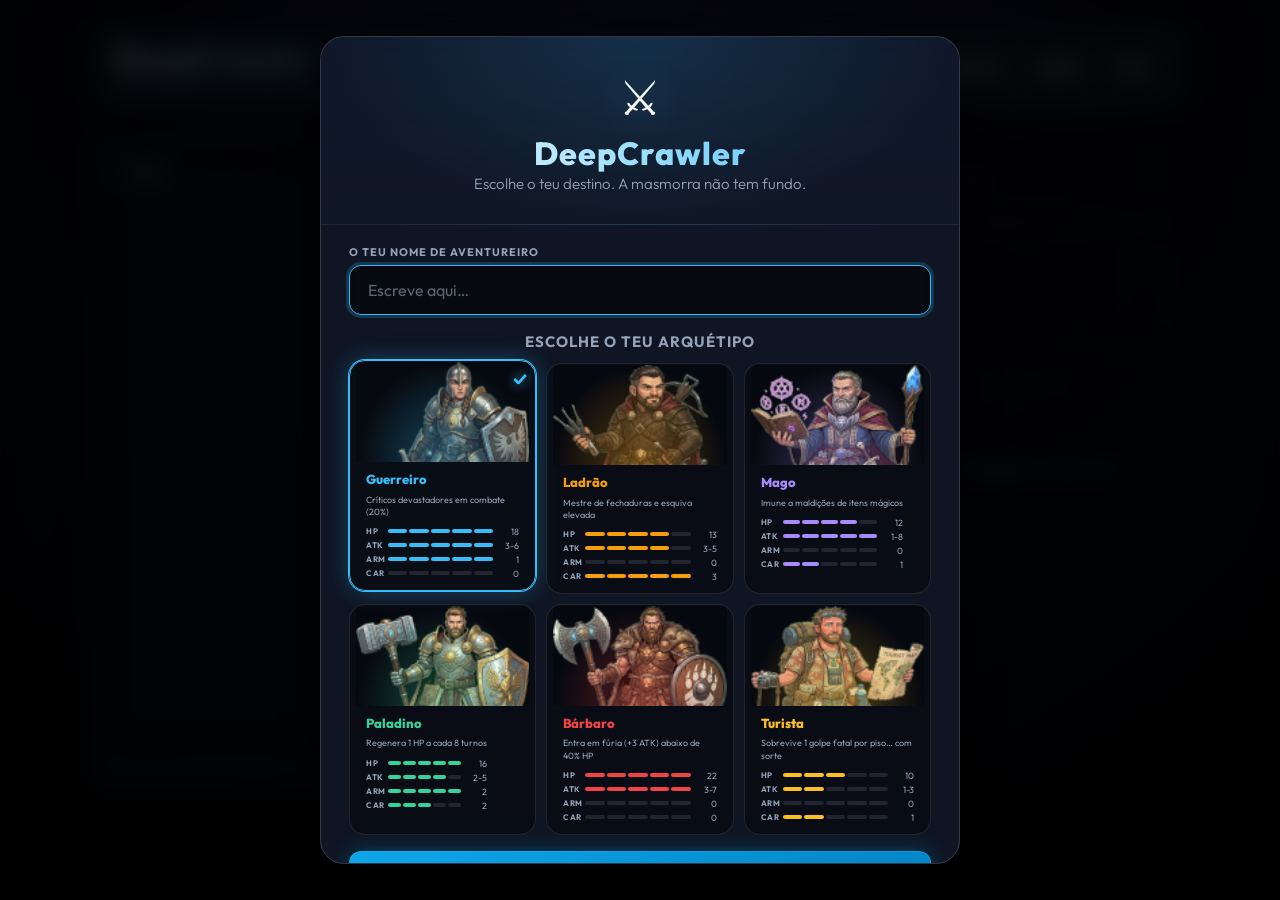
==== index.html @ a9db5430 "feat: add escape mechanic to level 1 and rebalance ranged enemy AI behavior" ====
<!doctype html>
<html lang="pt">
  <head>
    <meta charset="UTF-8" />
    <meta name="viewport" content="width=device-width, initial-scale=1.0" />
    <title>DeepCrawler</title>
    <link rel="preconnect" href="https://fonts.googleapis.com">
    <link rel="preconnect" href="https://fonts.gstatic.com" crossorigin>
    <link href="https://fonts.googleapis.com/css2?family=Outfit:wght@300;400;500;600;700;800&display=swap" rel="stylesheet">
    <link rel="stylesheet" href="./styles.css?v=12" />
    <link rel="stylesheet" href="./monsters.css?v=11" />
  </head>
  <body>
    <div class="app">
      <header class="header">
        <div class="title">
          <h1>DeepCrawler</h1>
          <p>Roguelike por turnos numa masmorra procedural infinitamente profunda.</p>
        </div>
        <div class="hudRow">
          <button id="newGameBtn" class="btn">Novo jogo</button>
          <button id="scoresBtn" class="btn btnGhost">Pontuações</button>
          <button id="helpBtn" class="btn btnGhost" aria-expanded="false">Ajuda</button>
          <button id="muteBtn" class="btn btnGhost">Som</button>
        </div>
      </header>

      <main class="main">
        <section class="panel">
          <div id="grid" class="grid" role="application" aria-label="Grelha do jogo">
            <div id="toastContainer" class="toastContainer" aria-live="polite"></div>
            <div class="mapOverlay">
              <span class="mapBadge">Piso <span id="depthVal">1</span></span>
            </div>
            <div id="compassEl" class="mapCompass"></div>
          </div>
          <div class="mapMeta">
            <span class="seedTxt">seed <span id="seedVal">—</span></span>
          </div>
          <div class="dpad" aria-label="Controlos de direção">
            <div class="dpadRow">
              <button class="dpadBtn dpadDiag" id="dpadUL">↖</button>
              <button class="dpadBtn" id="dpadUp">▲</button>
              <button class="dpadBtn dpadDiag" id="dpadUR">↗</button>
            </div>
            <div class="dpadRow">
              <button class="dpadBtn" id="dpadLeft">◀</button>
              <button class="dpadBtn dpadCenter" id="dpadWait">·</button>
              <button class="dpadBtn" id="dpadRight">▶</button>
            </div>
            <div class="dpadRow">
              <button class="dpadBtn dpadDiag" id="dpadDL">↙</button>
              <button class="dpadBtn" id="dpadDown">▼</button>
              <button class="dpadBtn dpadDiag" id="dpadDR">↘</button>
            </div>
          </div>
        </section>

        <aside class="sidebar">
          <div class="heroCard">
            <div id="heroEmoji" class="heroBadge">⚔</div>
            <div class="heroInfo">
              <div id="heroName" class="heroName">—</div>
              <div class="heroSub"><span id="heroArchetype">—</span> · Nível <span id="lvlVal">1</span></div>
            </div>
          </div>
          <div class="statsList">
            <div class="statRow">
              <span class="statLbl">HP</span>
              <div class="statBarGroup">
                <div class="statBarWrap"><div id="hpBar" class="statBar"></div></div>
                <span id="hpVal" class="statVal">—</span>
              </div>
            </div>
            <div class="statRow">
              <span class="statLbl">XP</span>
              <div class="statBarGroup">
                <div class="statBarWrap"><div id="xpBar" class="statBar"></div></div>
                <span id="xpVal" class="statVal">—</span>
              </div>
            </div>
            <div class="statRow">
              <span class="statLbl">Carisma</span>
              <div class="statBarGroup">
                <div class="statBarWrap"><div id="chaBar" class="statBar"></div></div>
                <span id="chaVal" class="statVal">—</span>
              </div>
            </div>
            <div class="statRow"><span class="statLbl">Pontos</span><span id="pointsVal" class="statVal">—</span></div>
          </div>
          <section class="invPanel" style="box-shadow: none; border: none; padding: 0; background: transparent;">
            <h2>Inventário</h2>
            <div id="inv" class="inv"></div>
            <p class="muted invHint"><b>B</b> beber poção · <b>L</b> ler pergaminho · clica para usar</p>
          </section>
        </aside>
      </main>

      <footer class="footer">
        <span class="muted">&copy; Carlos Franquinho 2026</span>
      </footer>
    </div>

    <!-- Modal de início / novo jogo -->
    <div id="startModal" class="modal" role="dialog" aria-modal="true" aria-labelledby="modalTitle">
      <div class="modalBox startModalBox">
        <div class="startModalHero">
          <div class="startModalLogo">⚔</div>
          <h2 id="modalTitle" class="startModalTitle">DeepCrawler</h2>
          <p class="startModalSub">Escolhe o teu destino. A masmorra não tem fundo.</p>
        </div>

        <div id="continueSection" hidden>
          <button id="continueBtn" class="btn btnFull">↩ Continuar partida guardada</button>
          <div class="startDivider">
            <div class="startDividerLine"></div>
            <span class="startDividerText">ou começa nova</span>
            <div class="startDividerLine"></div>
          </div>
        </div>

        <div class="startField">
          <label class="startLabel" for="playerNameInput">O teu nome de aventureiro</label>
          <input
            type="text"
            id="playerNameInput"
            class="nameInput"
            placeholder="Escreve aqui…"
            maxlength="20"
            autocomplete="off"
          />
        </div>

        <div class="startArchSection">
          <p class="startLabel">Escolhe o teu arquétipo</p>
          <div class="archetypeGrid" id="archetypeGrid"></div>
        </div>

        <button id="startBtn" class="btn btnFull btnGlow">Entrar na Masmorra →</button>
      </div>
    </div>

    <div id="gameOverModal" class="modal" role="dialog" aria-modal="true" hidden>
      <div class="modalBox">
        <h2 style="background: linear-gradient(to right, #fca5a5, #ef4444); -webkit-background-clip: text; -webkit-text-fill-color: transparent;">Fim de Jogo</h2>
        <p class="muted" id="gameOverMsg" style="font-size: 16px;">Morreste.</p>
        <div style="margin-top: 24px;">
          <h3 style="margin: 0 0 12px; text-align: center;">Jogar novamente?</h3>
          <div style="display: flex; gap: 12px; justify-content: center;">
            <button id="restartBtnSim" class="btn">Sim</button>
            <button id="restartBtnNao" class="btn btnGhost">Não</button>
          </div>
        </div>
      </div>
    </div>

    <!-- Modal de saída da masmorra -->
    <div id="escapeModal" class="modal" role="dialog" aria-modal="true" hidden>
      <div class="modalBox">
        <div style="text-align:center;font-size:48px;margin-bottom:8px">🚪</div>
        <h2 style="text-align:center;margin:0 0 8px">Sair da Masmorra?</h2>
        <p class="muted" style="text-align:center;font-size:15px">Estás na saída. Queres abandonar a masmorra agora?<br>As tuas conquistas serão registadas.</p>
        <div style="display:flex;gap:12px;justify-content:center;margin-top:24px">
          <button id="escapeBtnSim" class="btn">Sim, sair!</button>
          <button id="escapeBtnNao" class="btn btnGhost">Não, continuar</button>
        </div>
      </div>
    </div>

    <div id="scoresModal" class="modal" role="dialog" aria-modal="true" hidden>
      <div class="modalBox" style="width: min(600px, 90vw);">
        <h2 class="scoresSectionTitle">Tabela de Pontuação</h2>
        <div id="scores" class="scoresList"></div>
        <button id="closeScoresBtn" class="btn" style="margin-top: 16px;">Fechar</button>
      </div>
    </div>

    <div id="helpModal" class="modal" role="dialog" aria-modal="true" hidden>
      <div class="modalBox">
        <h2>Como jogar</h2>
        <div class="help">
          <ul>
            <li><b>Mover</b>: Setas ou WASD</li>
            <li><b>Esperar</b>: Espaço</li>
            <li><b>Abrir porta</b>: Andar contra ela</li>
            <li><b>Descer</b>: Pisar em <b>&gt;</b></li>
            <li><b>Subir</b>: Pisar em <b>&lt;</b></li>
            <li><b>Atacar</b>: Andar contra um inimigo</li>
            <li><b>Beber poção</b>: <b>B</b></li>
            <li><b>Ler pergaminho</b>: <b>L</b></li>
            <li><b>Usar item</b>: Clica no inventário ou <b>1–9</b></li>
          </ul>
          <p class="muted" style="text-align: left; margin-top: 12px;">
            Cada tecla é um turno: <b>tu ages</b>, depois <b>os inimigos agem</b>.
            A masmorra é infinita: novos pisos são gerados ao descer.
          </p>
          <p class="muted" style="text-align: left;">
            <b>Carisma</b>: cada ponto dá 10% de chance de esquivar ataques inimigos.<br>
            <b>Armadura</b>: reduz o dano recebido (máx. 5), mas nunca abaixo de 1.
          </p>
        </div>
        <button id="closeHelpBtn" class="btn">Fechar</button>
      </div>
    </div>

    <script src="./main.js?v=8"></script>
  </body>
</html>
---- styles.css ----
:root{
  --bg:#030712;
  --panel:rgba(17, 24, 39, 0.7);
  --panel2:rgba(17, 24, 39, 0.9);
  --text:#f8fafc;
  --muted:#94a3b8;
  --accent:#38bdf8;
  --accent-glow:rgba(56, 189, 248, 0.6);
  --danger:#fb7185;
  --ok:#34d399;
  --wall:#1e293b;
  --floor:#0f172a;
}

*{box-sizing:border-box}
html,body{height:100%}
body{
  margin:0;
  background: radial-gradient(circle at 50% 0%, #1e1b4b 0%, #030712 60%, #000000 100%);
  color:var(--text);
  font-family: 'Outfit', system-ui, -apple-system, Segoe UI, Roboto, sans-serif;
}

.app{
  max-width:1140px;
  margin:0 auto;
  padding:24px 20px 32px;
}

.header{
  display:flex;
  flex-direction: row;
  gap:20px;
  align-items:center;
  justify-content: space-between;
  text-align:left;
  padding:14px 24px;
  border: 1px solid rgba(255,255,255,.1);
  border-radius:24px;
  background: radial-gradient(circle at top, rgba(15,23,42,0.8), var(--panel));
  backdrop-filter: blur(16px);
  box-shadow: 0 8px 32px rgba(0, 0, 0, 0.4), inset 0 1px 1px rgba(255,255,255,0.05);
  position: relative;
  overflow: hidden;
}
.header::before {
  content: "";
  position: absolute;
  top: -50%;
  left: -50%;
  width: 200%;
  height: 200%;
  background: radial-gradient(circle, rgba(56, 189, 248, 0.08) 0%, transparent 60%);
  animation: float 10s infinite alternate ease-in-out;
  z-index: 0;
  pointer-events: none;
}
.title { position: relative; z-index: 1; }
.title h1{
  margin:0 0 2px;
  font-size:30px;
  letter-spacing: 1px;
  font-weight: 800;
  background: linear-gradient(135deg, #fff 0%, #7dd3fc 50%, #0284c7 100%);
  -webkit-background-clip: text;
  -webkit-text-fill-color: transparent;
  text-shadow: 0 0 40px rgba(56, 189, 248, 0.3);
}
.title p{margin:0;color:var(--muted);font-size:13px;font-weight:300;}

.hudRow{display:flex;gap:10px;flex-wrap:wrap;align-items:center;flex-shrink:0;position:relative;z-index:1;}

/* Hero card */
.heroCard{
  display:flex;align-items:center;gap:12px;
  padding:12px 14px;border-radius:14px;
  background:rgba(0,0,0,.38);
  border:1px solid rgba(255,255,255,.08);
  margin-bottom:10px;
}
.heroBadge{
  width:52px;height:52px;border-radius:14px;
  border:2px solid rgba(255,255,255,.18);
  overflow:hidden;
  flex-shrink:0;
  background:rgba(0,0,0,.35);
  transition:background .3s,border-color .3s;
}
.heroBadge img{
  width:100%;height:100%;
  object-fit:cover;object-position:top center;
  display:block;
}
.heroInfo{flex:1;min-width:0;}
.heroName{font-size:15px;font-weight:700;color:var(--text);white-space:nowrap;overflow:hidden;text-overflow:ellipsis;}
.heroSub{font-size:12px;color:var(--muted);margin-top:2px;}

/* Stats list */
.statsList{
  display:flex;flex-direction:column;gap:0;
  padding:6px 12px;border-radius:14px;
  background:rgba(0,0,0,.38);
  border:1px solid rgba(255,255,255,.08);
  margin-bottom:10px;
}
.statRow{
  display:flex;align-items:center;justify-content:space-between;
  padding:6px 2px;
  border-bottom:1px solid rgba(255,255,255,.05);
  font-size:13px;
}
.statRow:last-child{border-bottom:none;}
.statLbl{color:var(--muted);font-size:11px;font-weight:500;text-transform:uppercase;letter-spacing:.5px;}
.statVal{font-weight:700;color:var(--accent);text-shadow:0 0 8px var(--accent-glow);white-space:nowrap;}
.statBarGroup{display:flex;align-items:center;gap:7px;}
.statBarWrap{width:56px;height:4px;background:rgba(255,255,255,.1);border-radius:2px;overflow:hidden;flex-shrink:0;}
.statBar{height:100%;border-radius:2px;transition:width .35s ease,background .35s ease;width:0%;}

/* Map overlay */
.mapOverlay{
  position:absolute;top:8px;left:8px;
  display:flex;flex-direction:column;gap:4px;
  z-index:10;pointer-events:none;
}
.mapBadge{
  background:rgba(15,23,42,.82);
  border:1px solid rgba(255,255,255,.13);
  border-radius:8px;padding:3px 9px;
  font-size:12px;font-weight:700;
  color:rgba(226,232,240,.95);
  backdrop-filter:blur(4px);
  width:fit-content;
}
.mapBadgeSub{font-size:11px;font-weight:500;opacity:.85;}

/* Compass */
.mapCompass{
  position:absolute;bottom:8px;left:8px;
  z-index:10;pointer-events:none;
  width:60px;
}

/* Seed line */
.mapMeta{padding:4px 4px 0;text-align:right;}
.seedTxt{font-size:10px;color:rgba(100,116,139,.5);font-family:monospace;letter-spacing:.5px;}

.btn{
  padding:10px 16px;
  border-radius:12px;
  border:1px solid rgba(56, 189, 248, 0.3);
  background: linear-gradient(135deg, rgba(56, 189, 248, 0.2), rgba(56, 189, 248, 0.05));
  box-shadow: 0 4px 15px rgba(56, 189, 248, 0.15);
  color:var(--text);
  cursor:pointer;
  font-weight:600;
  font-family: inherit;
  transition: all 0.2s cubic-bezier(0.4, 0, 0.2, 1);
  font-size: 14px;
}
.btn:hover{
  background: linear-gradient(135deg, rgba(56, 189, 248, 0.3), rgba(56, 189, 248, 0.1));
  border-color: rgba(56, 189, 248, 0.6);
  box-shadow: 0 6px 20px rgba(56, 189, 248, 0.3);
  transform: translateY(-2px);
}
.btn:active{transform:translateY(1px); box-shadow: 0 2px 8px rgba(56, 189, 248, 0.2);}
.btnGhost{
  background:rgba(255,255,255,.03);
  border-color: rgba(255,255,255,0.1);
  box-shadow: none;
}
.btnGhost:hover{
  background:rgba(255,255,255,.08);
  border-color: rgba(255,255,255,0.2);
  box-shadow: 0 4px 12px rgba(0,0,0,0.2);
}

.main{
  margin-top:20px;
  display:grid;
  grid-template-columns: 1fr 340px;
  gap:20px;
}

.panel{
  border:1px solid rgba(255,255,255,.08);
  border-radius:20px;
  background: var(--panel);
  backdrop-filter: blur(16px);
  box-shadow: 0 8px 32px rgba(0, 0, 0, 0.4), inset 0 1px 1px rgba(255,255,255,0.05);
  padding:20px;
}

.grid{
  user-select:none;
  outline:none;
  border-radius:16px;
  border:1px solid rgba(255,255,255,.08);
  background:rgba(0,0,0,.40);
  padding:14px;
  display:grid;
  grid-template-columns: repeat(21, 1fr);
  gap:3px;
  box-shadow: inset 0 0 30px rgba(0,0,0,0.8), 0 0 20px rgba(0,0,0,0.3);
  position:relative;
}
.cell{
  height:24px;
  width:24px;
  display:block;
  border-radius:6px;
  border:1px solid rgba(255,255,255,.04);
  background-size: 20px 20px;
  background-repeat:no-repeat;
  background-position:center;
  transition: filter 0.3s ease, opacity 0.3s ease;
}

/* Animations */
@keyframes pulseGlow {
  0% { filter: drop-shadow(0 0 2px var(--accent-glow)); }
  50% { filter: drop-shadow(0 0 10px var(--accent)); }
  100% { filter: drop-shadow(0 0 2px var(--accent-glow)); }
}

@keyframes breatheDanger {
  0% { filter: drop-shadow(0 0 2px rgba(248, 113, 113, 0.3)); transform: scale(1); }
  50% { filter: drop-shadow(0 0 8px rgba(248, 113, 113, 0.7)); transform: scale(1.05); }
  100% { filter: drop-shadow(0 0 2px rgba(248, 113, 113, 0.3)); transform: scale(1); }
}

@keyframes floatItem {
  0% { transform: translateY(0px); filter: drop-shadow(0 0 2px rgba(255,255,255,0.2)); }
  50% { transform: translateY(-3px); filter: drop-shadow(0 0 8px rgba(255,255,255,0.8)); }
  100% { transform: translateY(0px); filter: drop-shadow(0 0 2px rgba(255,255,255,0.2)); }
}

@keyframes floatStairs {
  0% { transform: translateY(0px); filter: drop-shadow(0 0 2px rgba(52, 211, 153, 0.4)); }
  50% { transform: translateY(-2px); filter: drop-shadow(0 0 8px rgba(52, 211, 153, 0.9)); }
  100% { transform: translateY(0px); filter: drop-shadow(0 0 2px rgba(52, 211, 153, 0.4)); }
}

.tileWall{
  background-color:#111827;
  background-size:cover;
  /* Stone brick wall: 3 rows, alternating offset, highlight+shadow per brick, crack */
  background-image:url("data:image/svg+xml,%3Csvg xmlns='http://www.w3.org/2000/svg' viewBox='0 0 18 18'%3E%3Crect width='18' height='18' fill='%23111827'/%3E%3Crect x='1' y='1' width='7' height='5' fill='%231e2a3e'/%3E%3Crect x='1' y='1' width='7' height='1' fill='%23283548' opacity='.9'/%3E%3Crect x='1' y='5' width='7' height='1' fill='%230c1220' opacity='.9'/%3E%3Crect x='9' y='1' width='8' height='5' fill='%231c2840'/%3E%3Crect x='9' y='1' width='8' height='1' fill='%23283548' opacity='.9'/%3E%3Crect x='9' y='5' width='8' height='1' fill='%230c1220' opacity='.9'/%3E%3Crect x='1' y='7' width='4' height='5' fill='%231d293d'/%3E%3Crect x='1' y='7' width='4' height='1' fill='%23283548' opacity='.9'/%3E%3Crect x='1' y='11' width='4' height='1' fill='%230c1220' opacity='.9'/%3E%3Crect x='6' y='7' width='7' height='5' fill='%231e2a3e'/%3E%3Crect x='6' y='7' width='7' height='1' fill='%23293649' opacity='.9'/%3E%3Crect x='6' y='11' width='7' height='1' fill='%230c1220' opacity='.9'/%3E%3Crect x='14' y='7' width='3' height='5' fill='%231c2840'/%3E%3Crect x='14' y='7' width='3' height='1' fill='%23283548' opacity='.9'/%3E%3Crect x='14' y='11' width='3' height='1' fill='%230c1220' opacity='.9'/%3E%3Crect x='1' y='13' width='7' height='4' fill='%231e2a3e'/%3E%3Crect x='1' y='13' width='7' height='1' fill='%23283548' opacity='.9'/%3E%3Crect x='9' y='13' width='8' height='4' fill='%231c2840'/%3E%3Crect x='9' y='13' width='8' height='1' fill='%23283548' opacity='.9'/%3E%3Cpath d='M11 2L12.5 4L11 6' stroke='%2308101c' stroke-width='.6' fill='none' opacity='.8'/%3E%3C/svg%3E");
}
.tileFloor{
  background-color:#0a0f1a;
  /* Stone flagstone floor: 4 irregular flags with mortar lines and subtle cracks */
  background-image:url("data:image/svg+xml,%3Csvg xmlns='http://www.w3.org/2000/svg' viewBox='0 0 18 18'%3E%3Crect width='18' height='18' fill='%230a0f1a'/%3E%3Crect x='1' y='1' width='8' height='7' fill='%230f172a' rx='.2'/%3E%3Crect x='1' y='1' width='8' height='1' fill='%23162035' opacity='.5'/%3E%3Crect x='10' y='1' width='7' height='7' fill='%230e1628' rx='.2'/%3E%3Crect x='10' y='1' width='7' height='1' fill='%23162035' opacity='.4'/%3E%3Crect x='1' y='9' width='5' height='8' fill='%230f172a' rx='.2'/%3E%3Crect x='1' y='9' width='5' height='1' fill='%23162035' opacity='.5'/%3E%3Crect x='7' y='9' width='10' height='8' fill='%230d1526' rx='.2'/%3E%3Crect x='7' y='9' width='10' height='1' fill='%23162035' opacity='.4'/%3E%3Cpath d='M4 3L3 5' stroke='%23060d18' stroke-width='.4' opacity='.5'/%3E%3Cpath d='M14 13L15 15' stroke='%23060d18' stroke-width='.4' opacity='.4'/%3E%3C/svg%3E");
}
.tilePlayer{
  background-color:rgba(56,189,248,.25);
  display: flex;
  align-items: center;
  justify-content: center;
  font-size: 18px;
  animation: pulseGlow 2s infinite ease-in-out;
  z-index: 10;
  position: relative;
  box-shadow: 0 0 10px rgba(56, 189, 248, 0.4);
}
.tileStairsDown{
  background-color:rgba(52,211,153,.15);
  background-image:url("data:image/svg+xml,%3Csvg xmlns='http://www.w3.org/2000/svg' viewBox='0 0 18 18'%3E%3Cpath d='M9 3v8' stroke='%2334d399' stroke-width='2.5' stroke-linecap='round'/%3E%3Cpath d='M5.5 9.5 9 13l3.5-3.5' fill='none' stroke='%2334d399' stroke-width='2.5' stroke-linecap='round' stroke-linejoin='round'/%3E%3Crect x='3' y='15' width='12' height='2' rx='1' fill='%2334d399' opacity='0.8'/%3E%3C/svg%3E");
  animation: floatStairs 2.5s infinite ease-in-out;
}
.tileStairsUp{
  background-color:rgba(52,211,153,.15);
  background-image:url("data:image/svg+xml,%3Csvg xmlns='http://www.w3.org/2000/svg' viewBox='0 0 18 18'%3E%3Cpath d='M9 15V7' stroke='%2334d399' stroke-width='2.5' stroke-linecap='round'/%3E%3Cpath d='M5.5 8.5 9 5l3.5 3.5' fill='none' stroke='%2334d399' stroke-width='2.5' stroke-linecap='round' stroke-linejoin='round'/%3E%3Crect x='3' y='2' width='12' height='2' rx='1' fill='%2334d399' opacity='0.8'/%3E%3C/svg%3E");
  animation: floatStairs 2.5s infinite ease-in-out;
}
.tileEnemyG, .tileEnemyO, .tileEnemyS, .tileEnemySK, .tileEnemyV, .tileEnemyTR, .tileEnemyD {
  display: flex;
  align-items: center;
  justify-content: center;
  font-weight: 800;
  font-size: 18px;
  position: relative;
  z-index: 5;
}
.tileEnemyG{
  background-color:rgba(251,191,36,.15);
  color: #fbbf24;
  animation: breatheDanger 3s infinite ease-in-out;
}
.tileEnemyO{
  background-color:rgba(248,113,113,.15);
  color: #f87171;
  animation: breatheDanger 3.2s infinite ease-in-out;
}
.tileEnemyS{
  background-color:rgba(167,139,250,.15);
  color: #a78bfa;
  animation: breatheDanger 2.8s infinite ease-in-out;
}
.tileEnemySK{
  background-color:rgba(226,232,240,.15);
  color: #e2e8f0;
  animation: breatheDanger 3.5s infinite ease-in-out;
}
.tileEnemyV{
  background-color:rgba(225,29,72,.15);
  color: #e11d48;
  animation: breatheDanger 2.9s infinite ease-in-out;
}
.tileEnemyTR{
  background-color:rgba(21,128,61,.15);
  color: #22c55e;
  animation: breatheDanger 3.4s infinite ease-in-out;
}
.tileEnemyD{
  background-color:rgba(153,27,27,.15);
  color: #ef4444;
  animation: breatheDanger 2.7s infinite ease-in-out;
}

.tileCorpse{
  background-color:rgba(148,163,184,.08);
  background-image:url("data:image/svg+xml,%3Csvg xmlns='http://www.w3.org/2000/svg' viewBox='0 0 18 18'%3E%3Cpath d='M5 12l8-8' stroke='%2364748b' stroke-width='2' stroke-linecap='round' opacity='0.6'/%3E%3Cpath d='M6 5l7 7' stroke='%2364748b' stroke-width='2' stroke-linecap='round' opacity='0.6'/%3E%3C/svg%3E");
}
.tileStairs{ background-color:rgba(52,211,153,.10); }

.legend{
  margin-top:16px;
  display:flex;
  flex-wrap:wrap;
  gap:12px 18px;
  color:var(--muted);
  font-size:13px;
  justify-content: center;
}
.legendItem{display:flex;gap:8px;align-items:center; font-weight: 500;}
.tile{
  width:20px;height:20px;
  display:inline-flex;
  align-items:center;
  justify-content:center;
  border-radius:6px;
  border:1px solid rgba(255,255,255,.08);
  background-size: 16px 16px;
  background-repeat:no-repeat;
  background-position:center;
}

.sidebar{
  display:flex;
  flex-direction:column;
  gap:20px;
}
.help, .logPanel, .invPanel{
  border:1px solid rgba(255,255,255,.08);
  border-radius:20px;
  background: var(--panel);
  backdrop-filter: blur(16px);
  box-shadow: 0 8px 32px rgba(0, 0, 0, 0.4), inset 0 1px 1px rgba(255,255,255,0.05);
  padding:18px 20px;
}
.help h2, .logPanel h2, .invPanel h2{
  margin:0 0 12px;
  font-size:18px;
  letter-spacing:.3px;
  font-weight: 700;
  color: #fff;
}
.help ul{margin:0;padding-left:20px;color:var(--muted);font-size:14px; line-height: 1.6;}
.help li{margin:6px 0}
.help b { color: var(--accent); font-weight: 600; }
.muted{color:var(--muted)}

.log{
  height:440px;
  overflow:auto;
  font-size:13.5px;
  color:rgba(226,232,240,.9);
  padding:12px;
  border-radius:14px;
  background:rgba(0,0,0,.4);
  border:1px solid rgba(255,255,255,.06);
  line-height:1.5;
  box-shadow: inset 0 0 10px rgba(0,0,0,0.5);
}
.log::-webkit-scrollbar { width: 8px; }
.log::-webkit-scrollbar-track { background: rgba(0,0,0,0.2); border-radius: 4px; }
.log::-webkit-scrollbar-thumb { background: rgba(255,255,255,0.1); border-radius: 4px; }
.log::-webkit-scrollbar-thumb:hover { background: rgba(255,255,255,0.2); }

.inv{
  display:flex;
  flex-direction:column;
  gap:0;
  padding:8px 10px;
  border-radius:14px;
  background:rgba(0,0,0,.4);
  border:1px solid rgba(255,255,255,.06);
  box-shadow: inset 0 0 10px rgba(0,0,0,0.5);
}
.invCat{
  display:flex;
  align-items:center;
  gap:10px;
  padding:7px 4px;
  border-bottom:1px solid rgba(255,255,255,.05);
  font-size:13px;
  color:rgba(226,232,240,.9);
}
.invCat:last-child{ border-bottom:none; }
.invCat[style*="pointer"]:hover{ background:rgba(255,255,255,.04); border-radius:8px; }
.invCatIcon{
  width:18px; height:18px;
  flex-shrink:0;
  border-radius:3px;
  background-size:contain;
  background-repeat:no-repeat;
  background-position:center;
  animation:none !important;
  position:static !important;
}
.invCatLabel{
  font-size:11px;
  color:var(--muted);
  width:74px;
  flex-shrink:0;
}
.invCatValue{
  font-size:13px;
  font-weight:500;
  min-width:0;
  white-space:nowrap;
  overflow:hidden;
  text-overflow:ellipsis;
}
.invPips{ display:flex; gap:3px; align-items:center; }
.invPip{
  width:13px; height:13px;
  border-radius:2px;
  background-size:contain;
  background-repeat:no-repeat;
  background-position:center;
  opacity:.18;
  flex-shrink:0;
  animation:none !important;
  position:static !important;
  z-index:auto !important;
}
.invPip.on{ opacity:.95; }
.invHint{margin:10px 4px 0; font-size:12px; color:var(--muted);}

/* Fog of war */
.cell.fogHidden{
  filter: grayscale(1) brightness(0.15);
  opacity: 0.05;
}
.cell.fogExplored{
  filter: brightness(0.9);
  opacity: 0.9;
}
.cell.fogVisible{
  opacity: 1;
}

/* Doors + items */
.tileDoorClosed{
  background-color:rgba(245,158,11,.1);
  background-image:url("data:image/svg+xml,%3Csvg xmlns='http://www.w3.org/2000/svg' viewBox='0 0 18 18'%3E%3Crect x='4' y='2' width='10' height='14' rx='2' fill='%23f59e0b' opacity='0.8'/%3E%3Ccircle cx='11.5' cy='9' r='1.2' fill='%230f172a' opacity='0.7'/%3E%3C/svg%3E");
}
.tileDoorOpen{
  background-color:rgba(245,158,11,.05);
  background-image:url("data:image/svg+xml,%3Csvg xmlns='http://www.w3.org/2000/svg' viewBox='0 0 18 18'%3E%3Cpath d='M5 2h7a2 2 0 0 1 2 2v12' fill='none' stroke='%23f59e0b' stroke-width='2' stroke-linecap='round' opacity='0.75'/%3E%3Cpath d='M5 2v14' stroke='%23f59e0b' stroke-width='2' stroke-linecap='round' opacity='0.45'/%3E%3C/svg%3E");
}
.tileDoorLocked{
  background-color:rgba(220,38,38,.1);
  background-image:url("data:image/svg+xml,%3Csvg xmlns='http://www.w3.org/2000/svg' viewBox='0 0 18 18'%3E%3Crect x='3' y='2' width='12' height='14' rx='1' fill='%23dc2626'/%3E%3Cpath d='M7 6h4v3H7z' fill='%230f172a'/%3E%3Cpath d='M9 9v3' stroke='%230f172a' stroke-width='1.5' stroke-linecap='round'/%3E%3C/svg%3E");
}
.tileItemKey{
  background-color:rgba(250,204,21,.15);
  background-image:url("data:image/svg+xml,%3Csvg xmlns='http://www.w3.org/2000/svg' viewBox='0 0 18 18'%3E%3Ccircle cx='6' cy='9' r='3' stroke='%23facc15' stroke-width='2' fill='none'/%3E%3Cpath d='M9 9h6v3M13 9v2' stroke='%23facc15' stroke-width='2' stroke-linecap='round' stroke-linejoin='round'/%3E%3C/svg%3E");
  animation: floatItem 2.5s infinite ease-in-out;
  z-index: 4;
  position: relative;
}
.tileItemPotion{
  background-color:rgba(59,130,246,.12);
  background-image:url("data:image/svg+xml,%3Csvg xmlns='http://www.w3.org/2000/svg' viewBox='0 0 18 18'%3E%3Cpath d='M7 2h4v2l-1 1v1c0 1 3 2 3 6a4 4 0 0 1-8 0c0-4 3-5 3-6V5L7 4V2Z' fill='%233b82f6' opacity='0.95'/%3E%3Cpath d='M6.5 12c1 1 4 1 5 0' stroke='%23e2e8f0' stroke-width='1.5' opacity='0.6'/%3E%3C/svg%3E");
  animation: floatItem 2.5s infinite ease-in-out;
  z-index: 4;
  position: relative;
}
.tileItemArmor{
  background-color:rgba(148,163,184,.12);
  background-image:url("data:image/svg+xml,%3Csvg xmlns='http://www.w3.org/2000/svg' viewBox='0 0 18 18'%3E%3Cpath d='M9 2l4.5 2v4c0 3.5-2.5 6-4.5 7-2-1-4.5-3.5-4.5-7V4l4.5-2Z' fill='%2394a3b8' opacity='0.9'/%3E%3Cpath d='M9 4v10' stroke='%230f172a' stroke-width='1.5' opacity='0.3'/%3E%3C/svg%3E");
  animation: floatItem 2.7s infinite ease-in-out;
  z-index: 4;
  position: relative;
}
.tileItemCharm{
  background-color:rgba(167,139,250,.12);
  background-image:url("data:image/svg+xml,%3Csvg xmlns='http://www.w3.org/2000/svg' viewBox='0 0 18 18'%3E%3Cpath d='M9 2l2.5 4.5L16 8l-4.5 1.5L9 14l-2.5-4.5L2 8l4.5-1.5L9 2Z' fill='%23a78bfa' opacity='0.95'/%3E%3C/svg%3E");
  animation: floatItem 2.3s infinite ease-in-out;
  z-index: 4;
  position: relative;
}
.tileItemSword{
  background-color:rgba(250,204,21,.12);
  background-image:url("data:image/svg+xml,%3Csvg%20xmlns%3D%27http%3A//www.w3.org/2000/svg%27%20viewBox%3D%270%200%2018%2018%27%3E%3Cpath%20d%3D%27M4%2014L14%204%27%20stroke%3D%27%23facc15%27%20stroke-width%3D%272.5%27%20stroke-linecap%3D%27round%27/%3E%3Cpath%20d%3D%27M11%204h3v3%27%20fill%3D%27none%27%20stroke%3D%27%23facc15%27%20stroke-width%3D%271.8%27%20stroke-linecap%3D%27round%27%20stroke-linejoin%3D%27round%27/%3E%3Cpath%20d%3D%27M5%2013l-2%202%27%20stroke%3D%27%23facc15%27%20stroke-width%3D%271.5%27%20stroke-linecap%3D%27round%27%20opacity%3D%27.6%27/%3E%3C/svg%3E");
  animation: floatItem 2.4s infinite ease-in-out;
  z-index: 4;
  position: relative;
}
.tileItemScroll{
  background-color:rgba(167,139,250,.12);
  background-image:url("data:image/svg+xml,%3Csvg%20xmlns%3D%27http%3A//www.w3.org/2000/svg%27%20viewBox%3D%270%200%2018%2018%27%3E%3Crect%20x%3D%274%27%20y%3D%275%27%20width%3D%2710%27%20height%3D%2710%27%20rx%3D%272%27%20fill%3D%27none%27%20stroke%3D%27%23c4b5fd%27%20stroke-width%3D%271.5%27/%3E%3Cpath%20d%3D%27M7%208h4M7%2011h3%27%20stroke%3D%27%23c4b5fd%27%20stroke-width%3D%271.2%27%20stroke-linecap%3D%27round%27%20opacity%3D%27.7%27/%3E%3Cpath%20d%3D%27M4%207c0-2%2010-2%2010%200%27%20fill%3D%27none%27%20stroke%3D%27%23c4b5fd%27%20stroke-width%3D%271.5%27/%3E%3C/svg%3E");
  animation: floatItem 2.6s infinite ease-in-out;
  z-index: 4;
  position: relative;
}
.logLine{margin:0 0 8px; display: flex; gap: 8px;}
.logLine .tag{color:var(--accent); font-weight:800; font-size: 16px; line-height: 1;}
.logLine .bad{color:var(--danger); font-weight:700}
.logLine .good{color:var(--ok); font-weight:700}
.logLine span:last-child { flex: 1; }

.footer{
  margin-top:20px;
  padding:12px 4px;
  font-size:13px;
  text-align: center;
}

/* Modal de início */
.modal{
  position:fixed;
  inset:0;
  display:flex;
  align-items:center;
  justify-content:center;
  background:rgba(0,0,0,.80);
  backdrop-filter:blur(12px);
  z-index:200;
  transition: opacity 0.3s ease;
}
.modal[hidden]{display:none; opacity: 0;}
.modalBox{
  background: var(--panel2);
  border:1px solid rgba(255,255,255,.15);
  border-radius:24px;
  padding:32px;
  display:flex;
  flex-direction:column;
  gap:16px;
  width:min(480px,92vw);
  max-height:92vh;
  overflow-y:auto;
  box-shadow: 0 20px 50px rgba(0,0,0,0.6), inset 0 1px 1px rgba(255,255,255,0.1);
  animation: modalIn 0.4s cubic-bezier(0.16, 1, 0.3, 1);
}
@keyframes modalIn {
  from { transform: translateY(20px) scale(0.95); opacity: 0; }
  to { transform: translateY(0) scale(1); opacity: 1; }
}

.modalBox h2{
  margin:0;
  font-size:32px;
  font-weight: 800;
  background: linear-gradient(to right, #fff, var(--accent));
  -webkit-background-clip: text;
  -webkit-text-fill-color: transparent;
  text-align: center;
}
.modalBox p{margin:0;font-size:15px; text-align: center; line-height: 1.5;}
.nameInput{
  width:100%;
  padding:14px 18px;
  border-radius:12px;
  border:1px solid rgba(255,255,255,.15);
  background:rgba(0,0,0,.5);
  color:var(--text);
  font-size:16px;
  font-family:inherit;
  transition: all 0.2s;
  box-shadow: inset 0 2px 4px rgba(0,0,0,0.3);
}
.nameInput::placeholder{color:rgba(148,163,184, 0.6)}
.nameInput:focus{
  outline:none;
  border-color:var(--accent);
  box-shadow: 0 0 0 3px rgba(56, 189, 248, 0.2), inset 0 2px 4px rgba(0,0,0,0.3);
}
.modalBox .btn {
  padding: 14px;
  font-size: 16px;
  margin-top: 8px;
}

/* Tabela de pontuação */
.scoresSection{
  margin-top:24px;
  border:1px solid rgba(255,255,255,.08);
  border-radius:20px;
  background: var(--panel);
  backdrop-filter: blur(16px);
  padding:24px;
  box-shadow: 0 8px 32px rgba(0, 0, 0, 0.4);
}
.scoresSectionTitle{
  margin:0 0 16px;
  font-size:20px;
  letter-spacing:.3px;
  font-weight: 700;
}
.scoresList{
  display:flex;
  flex-direction:column;
  gap:8px;
}
.scoresEmpty{margin:0;padding:20px 0;text-align:center;font-size:14px}
.scoreRow{
  display:grid;
  grid-template-columns:28px 1fr auto auto auto auto;
  gap:8px 16px;
  align-items:center;
  padding:10px 16px;
  border-radius:12px;
  background:rgba(0,0,0,.30);
  border:1px solid rgba(255,255,255,.06);
  font-size:14px;
  transition: transform 0.2s;
}
.scoreRow:hover {
  transform: translateX(4px);
  background:rgba(0,0,0,.40);
  border-color: rgba(255,255,255,.1);
}
.scoreRow.scoreTop{
  border-color:rgba(56, 189, 248, 0.4);
  background:linear-gradient(90deg, rgba(56, 189, 248, 0.1), rgba(56, 189, 248, 0.02));
  box-shadow: 0 0 15px rgba(56, 189, 248, 0.1);
}
.scoreRank{color:var(--muted);font-weight:800;text-align:right; font-size: 15px;}
.scoreRow.scoreTop .scoreRank { color: var(--accent); text-shadow: 0 0 8px var(--accent-glow); }
.scoreName{font-weight:600;overflow:hidden;text-overflow:ellipsis;white-space:nowrap}
.scoreArch{color:var(--muted); font-weight: 400; font-size: 13px;}
.scoreDepth,.scoreLvl{color:var(--muted);font-size:13px;white-space:nowrap}
.scorePoints{color:var(--accent);font-weight:800;white-space:nowrap}
.scoreDate{color:var(--muted);font-size:12px;white-space:nowrap}

@media (max-width: 980px){
  .main{grid-template-columns:1fr}
  .hud{min-width:auto;align-items:flex-start}
  .hudRow{justify-content:flex-start}
  .scoreRow{grid-template-columns:28px 1fr auto auto;font-size:13px}
  .scoreDate{display:none}
}

/* ── Start Modal Premium ─────────────────────────────────────────────────── */
.startModalBox {
  width: min(640px, 96vw) !important;
  padding: 0 !important;
  overflow: hidden;
  display: flex;
  flex-direction: column;
  gap: 0;
  max-height: 92vh;
  overflow-y: auto;
}
.startModalHero {
  background: radial-gradient(ellipse at top, rgba(56,189,248,0.15) 0%, transparent 70%),
              linear-gradient(180deg, rgba(15,23,42,0.95) 0%, var(--panel) 100%);
  padding: 36px 32px 28px;
  text-align: center;
  border-bottom: 1px solid rgba(255,255,255,0.06);
}
.startModalLogo {
  font-size: 48px;
  line-height: 1;
  margin-bottom: 12px;
  filter: drop-shadow(0 0 20px rgba(56,189,248,0.4));
}
.startModalTitle {
  margin: 0 0 8px;
  font-size: 38px;
  font-weight: 800;
  background: linear-gradient(135deg, #fff 0%, #7dd3fc 50%, #0284c7 100%);
  -webkit-background-clip: text;
  -webkit-text-fill-color: transparent;
  letter-spacing: 1px;
}
.startModalSub {
  margin: 0;
  color: var(--muted);
  font-size: 14px;
  font-weight: 300;
}
.startField {
  padding: 20px 28px 0;
  display: flex;
  flex-direction: column;
  gap: 6px;
}
.startLabel {
  font-size: 11px;
  font-weight: 700;
  color: var(--muted);
  text-transform: uppercase;
  letter-spacing: 1px;
  margin: 0;
}
.startArchSection {
  padding: 16px 28px 0;
  display: flex;
  flex-direction: column;
  gap: 10px;
}
#startBtn.btnFull, #continueBtn.btnFull {
  margin: 16px 28px 24px;
  width: calc(100% - 56px) !important;
}
.startDivider {
  display: flex;
  align-items: center;
  gap: 10px;
  margin: 12px 0 4px;
}
.startDividerLine { flex: 1; height: 1px; background: rgba(255,255,255,.08); }
.startDividerText { font-size: 11px; color: var(--muted); white-space: nowrap; }
#continueSection { padding: 0 28px; }
.btnFull { width: 100%; }
.btnGlow {
  background: linear-gradient(135deg, #0ea5e9, #0284c7) !important;
  box-shadow: 0 0 20px rgba(14,165,233,0.35), 0 4px 12px rgba(0,0,0,0.3) !important;
  font-size: 15px !important;
  font-weight: 700 !important;
  letter-spacing: 0.5px;
  transition: all 0.2s !important;
}
.btnGlow:hover {
  transform: translateY(-1px);
  box-shadow: 0 0 28px rgba(14,165,233,0.5), 0 6px 16px rgba(0,0,0,0.4) !important;
}

/* ── Arquétipos ────────────────────────────────────────────────────────────── */
.archetypeGrid {
  display: grid;
  grid-template-columns: repeat(3, 1fr);
  gap: 10px;
}

.archCard {
  --arch-color: var(--accent);
  border-radius: 16px;
  border: 1.5px solid rgba(255,255,255,.10);
  background: rgba(0,0,0,.40);
  color: var(--text);
  cursor: pointer;
  font-family: inherit;
  text-align: left;
  display: flex;
  flex-direction: column;
  gap: 0;
  transition: all 0.18s;
  overflow: hidden;
  position: relative;
}
.archCard:hover {
  border-color: rgba(255,255,255,.28);
  transform: translateY(-3px);
  box-shadow: 0 8px 24px rgba(0,0,0,0.4);
}
.archCard.archSelected {
  border-color: var(--arch-color);
  box-shadow: 0 0 0 1px var(--arch-color), 0 0 24px color-mix(in srgb,var(--arch-color) 30%,transparent);
  transform: translateY(-3px);
}
.archPortraitWrap {
  position: relative;
  width: 100%;
  height: 100px;
  overflow: hidden;
  background: rgba(0,0,0,0.3);
}
.archPortrait {
  width: 100%;
  height: 100%;
  object-fit: cover;
  object-position: top center;
  display: block;
}
.archPortraitGlow {
  position: absolute;
  inset: 0;
  pointer-events: none;
}
.archCardBody {
  padding: 10px 10px 10px;
  display: flex;
  flex-direction: column;
  gap: 6px;
}
.archName { font-weight: 800; font-size: 13px; line-height: 1.2; }
.archTagline { font-size: 9px; color: var(--muted); line-height: 1.35; }
.archStatList { display: flex; flex-direction: column; gap: 3px; margin-top: 2px; }
.archStat { display: flex; align-items: center; gap: 4px; }
.archStatLbl {
  font-size: 8px; color: var(--muted); font-weight: 700;
  width: 18px; flex: 0 0 auto;
  text-transform: uppercase; letter-spacing: .5px;
}
.archBarWrap { display: flex; gap: 2px; flex: 1; }
.archDot {
  flex: 1; height: 4px; border-radius: 2px;
  background: rgba(255,255,255,.10);
}
.archDot.on { /* color set inline */ }
.archStatNum { font-size: 9px; color: var(--muted); width: 22px; text-align: right; flex: 0 0 auto; }
.archCheckmark {
  position: absolute;
  top: 8px; right: 8px;
  font-size: 16px;
  font-weight: 900;
  filter: drop-shadow(0 0 6px currentColor);
}


/* Floating numbers */
.floatNum{
  position:absolute;
  font-weight:800;font-size:13px;
  pointer-events:none;
  animation:floatUp .75s ease forwards;
  z-index:20;
  transform:translateX(-50%);
  text-shadow:0 1px 4px rgba(0,0,0,.9);
  white-space:nowrap;
}
.toastContainer{
  position: absolute;
  bottom: 20px;
  left: 50%;
  transform: translateX(-50%);
  display: flex;
  flex-direction: column;
  align-items: center;
  gap: 8px;
  pointer-events: none;
  z-index: 50;
  width: 90%;
}
.toastMsg{
  background: rgba(15, 23, 42, 0.9);
  border: 1px solid rgba(255, 255, 255, 0.1);
  padding: 8px 16px;
  border-radius: 999px;
  font-size: 14px;
  font-weight: 500;
  color: var(--text);
  box-shadow: 0 4px 15px rgba(0, 0, 0, 0.5);
  animation: slideUpFade 0.3s ease forwards;
  text-align: center;
  backdrop-filter: blur(8px);
}
.toastMsg.fadeOut {
  animation: fadeOutMsg 0.5s ease forwards;
}
.toastMsg.good { border-color: rgba(52, 211, 153, 0.4); color: #34d399; }
.toastMsg.bad  { border-color: rgba(251, 113, 113, 0.4); color: #fb7185; }
@keyframes slideUpFade{
  0% { opacity: 0; transform: translateY(20px); }
  100% { opacity: 1; transform: translateY(0); }
}
@keyframes fadeOutMsg{
  0% { opacity: 1; transform: translateY(0); }
  100% { opacity: 0; transform: translateY(-10px); }
}
.floatDmg{color:#fbbf24}
.floatHit{color:var(--danger)}
.floatHeal{color:var(--ok)}
.floatXp{color:var(--accent)}
@keyframes floatUp{
  0%{opacity:1;transform:translateX(-50%) translateY(0)}
  100%{opacity:0;transform:translateX(-50%) translateY(-30px)}
}

/* D-pad */
.dpad{
  display:none;
  flex-direction:column;
  align-items:center;
  gap:4px;
  margin-top:20px;
  user-select:none;
}
.dpadRow{display:flex;gap:4px}
.dpadBtn{
  width:60px;
  height:60px;
  border-radius:14px;
  border:1px solid rgba(255,255,255,.15);
  background:rgba(255,255,255,.07);
  color:var(--text);
  font-size:22px;
  cursor:pointer;
  font-family:inherit;
  transition:all 0.1s;
  display:flex;
  align-items:center;
  justify-content:center;
  -webkit-tap-highlight-color:transparent;
}
.dpadBtn:active{
  background:rgba(56,189,248,0.2);
  border-color:var(--accent);
  transform:scale(0.90);
}
.dpadCenter{font-size:26px;color:var(--muted)}
.dpadDiag{font-size:18px;opacity:0.65;}
.dpadDiag:active{opacity:1;}

@media (max-width: 980px){
  .app { padding: 8px 6px 16px; }
  .main { 
    grid-template-columns: 1fr; 
    gap: 12px; 
    margin-top: 8px; 
  }
  
  /* Hide unnecessary elements on mobile to save space */
  .toastContainer { bottom: 80px; width: 95%; }
  .title p { display: none; }
  .startModalHero { display: none; } /* also save space in modal */
  
  .header { padding: 12px 8px; gap: 8px; border-radius: 12px; }
  .title h1 { font-size: 28px; margin: 0; }
  .hudRow { gap: 6px; }
  
  .grid { 
    padding: 6px; 
    gap: 1px; 
    border-radius: 12px; 
  }
  .cell { 
    width: 100%; 
    height: auto; 
    aspect-ratio: 1 / 1; 
    border-radius: 2px; 
  }
  .tilePlayer { font-size: clamp(10px, 4vw, 18px) !important; }

  .dpad { display:flex; margin-top: 12px; gap: 2px; }
  .archetypeGrid { grid-template-columns: repeat(2, 1fr); }
}

@media (max-width: 480px){
  .app { padding: 8px 6px 16px; }
  .title h1 { font-size: 28px; }
  .hudRow { justify-content: space-evenly; }
  .pill { padding: 6px 10px; font-size: 12px; }
  .pill .label { font-size: 11px; margin-right: 4px; }
  
  .archetypeGrid { grid-template-columns: 1fr; }
  
  /* Optimize D-pad for thumb reach */
  .dpadRow { gap: 2px; }
  .dpadBtn { 
    width: 54px; 
    height: 54px; 
    font-size: 20px; 
    border-radius: 12px; 
  }
  .dpadDiag { font-size: 15px; }
  .dpadCenter { font-size: 24px; }
}
---- monsters.css ----
.tileEnemy-ratazana_de_esgoto {
  background-image: url("data:image/svg+xml,%3Csvg%20xmlns%3D%27http%3A//www.w3.org/2000/svg%27%20viewBox%3D%270%200%2018%2018%27%3E%3Ctext%20x%3D%279%27%20y%3D%2713%27%20font-size%3D%2711%27%20text-anchor%3D%27middle%27%3E%F0%9F%90%80%3C/text%3E%3C/svg%3E");
  background-size: cover;
  background-color: #fbbf241a;
}

.tileEnemy-morcego_das_cavernas {
  background-image: url("data:image/svg+xml,%3Csvg%20xmlns%3D%27http%3A//www.w3.org/2000/svg%27%20viewBox%3D%270%200%2018%2018%27%3E%3Ctext%20x%3D%279%27%20y%3D%2713%27%20font-size%3D%2711%27%20text-anchor%3D%27middle%27%3E%F0%9F%A6%87%3C/text%3E%3C/svg%3E");
  background-size: cover;
  background-color: #fbbf241a;
}

.tileEnemy-beringela_radioativa {
  background-image: url("data:image/svg+xml,%3Csvg%20xmlns%3D%27http%3A//www.w3.org/2000/svg%27%20viewBox%3D%270%200%2018%2018%27%3E%3Ctext%20x%3D%279%27%20y%3D%2713%27%20font-size%3D%2711%27%20text-anchor%3D%27middle%27%3E%F0%9F%8D%86%3C/text%3E%3C/svg%3E");
  background-size: cover;
  background-color: #fbbf241a;
}

.tileEnemy-gnomo_das_trevas {
  background-image: url("data:image/svg+xml,%3Csvg%20xmlns%3D%27http%3A//www.w3.org/2000/svg%27%20viewBox%3D%270%200%2018%2018%27%3E%3Ctext%20x%3D%279%27%20y%3D%2713%27%20font-size%3D%2711%27%20text-anchor%3D%27middle%27%3E%F0%9F%A7%9D%3C/text%3E%3C/svg%3E");
  background-size: cover;
  background-color: #fbbf241a;
}

.tileEnemy-homunculo {
  background-image: url("data:image/svg+xml,%3Csvg%20xmlns%3D%27http%3A//www.w3.org/2000/svg%27%20viewBox%3D%270%200%2018%2018%27%3E%3Ctext%20x%3D%279%27%20y%3D%2713%27%20font-size%3D%2711%27%20text-anchor%3D%27middle%27%3E%F0%9F%90%87%3C/text%3E%3C/svg%3E");
  background-size: cover;
  background-color: #fbbf241a;
}

.tileEnemy-raposa {
  background-image: url("data:image/svg+xml,%3Csvg%20xmlns%3D%27http%3A//www.w3.org/2000/svg%27%20viewBox%3D%270%200%2018%2018%27%3E%3Ctext%20x%3D%279%27%20y%3D%2713%27%20font-size%3D%2711%27%20text-anchor%3D%27middle%27%3E%F0%9F%A6%8A%3C/text%3E%3C/svg%3E");
  background-size: cover;
  background-color: #fbbf241a;
}

.tileEnemy-formiga_gigante {
  background-image: url("data:image/svg+xml,%3Csvg%20xmlns%3D%27http%3A//www.w3.org/2000/svg%27%20viewBox%3D%270%200%2018%2018%27%3E%3Ctext%20x%3D%279%27%20y%3D%2713%27%20font-size%3D%2711%27%20text-anchor%3D%27middle%27%3E%F0%9F%90%9C%3C/text%3E%3C/svg%3E");
  background-size: cover;
  background-color: #fbbf241a;
}

.tileEnemy-bolha_acida {
  background-image: url("data:image/svg+xml,%3Csvg%20xmlns%3D%27http%3A//www.w3.org/2000/svg%27%20viewBox%3D%270%200%2018%2018%27%3E%3Ctext%20x%3D%279%27%20y%3D%2713%27%20font-size%3D%2711%27%20text-anchor%3D%27middle%27%3E%F0%9F%A6%A0%3C/text%3E%3C/svg%3E");
  background-size: cover;
  background-color: #fbbf241a;
}

.tileEnemy-lagarto_das_rochas {
  background-image: url("data:image/svg+xml,%3Csvg%20xmlns%3D%27http%3A//www.w3.org/2000/svg%27%20viewBox%3D%270%200%2018%2018%27%3E%3Ctext%20x%3D%279%27%20y%3D%2713%27%20font-size%3D%2711%27%20text-anchor%3D%27middle%27%3E%F0%9F%A6%8E%3C/text%3E%3C/svg%3E");
  background-size: cover;
  background-color: #fbbf241a;
}

.tileEnemy-luz_de_presenca {
  background-image: url("data:image/svg+xml,%3Csvg%20xmlns%3D%27http%3A//www.w3.org/2000/svg%27%20viewBox%3D%270%200%2018%2018%27%3E%3Ctext%20x%3D%279%27%20y%3D%2713%27%20font-size%3D%2711%27%20text-anchor%3D%27middle%27%3E%E2%9C%A8%3C/text%3E%3C/svg%3E");
  background-size: cover;
  background-color: #fbbf241a;
}

.tileEnemy-lobo_selvagem {
  background-image: url("data:image/svg+xml,%3Csvg%20xmlns%3D%27http%3A//www.w3.org/2000/svg%27%20viewBox%3D%270%200%2018%2018%27%3E%3Ctext%20x%3D%279%27%20y%3D%2713%27%20font-size%3D%2711%27%20text-anchor%3D%27middle%27%3E%F0%9F%90%BA%3C/text%3E%3C/svg%3E");
  background-size: cover;
  background-color: #fbbf241a;
}

.tileEnemy-goblin {
  background-image: url("data:image/svg+xml,%3Csvg%20xmlns%3D%27http%3A//www.w3.org/2000/svg%27%20viewBox%3D%270%200%2018%2018%27%3E%3Ctext%20x%3D%279%27%20y%3D%2713%27%20font-size%3D%2711%27%20text-anchor%3D%27middle%27%3E%F0%9F%91%BA%3C/text%3E%3C/svg%3E");
  background-size: cover;
  background-color: #fbbf241a;
}

.tileEnemy-serpente {
  background-image: url("data:image/svg+xml,%3Csvg%20xmlns%3D%27http%3A//www.w3.org/2000/svg%27%20viewBox%3D%270%200%2018%2018%27%3E%3Ctext%20x%3D%279%27%20y%3D%2713%27%20font-size%3D%2711%27%20text-anchor%3D%27middle%27%3E%F0%9F%90%8D%3C/text%3E%3C/svg%3E");
  background-size: cover;
  background-color: #fbbf241a;
}

.tileEnemy-orc {
  background-image: url("data:image/svg+xml,%3Csvg%20xmlns%3D%27http%3A//www.w3.org/2000/svg%27%20viewBox%3D%270%200%2018%2018%27%3E%3Ctext%20x%3D%279%27%20y%3D%2713%27%20font-size%3D%2711%27%20text-anchor%3D%27middle%27%3E%F0%9F%91%B9%3C/text%3E%3C/svg%3E");
  background-size: cover;
  background-color: #fbbf241a;
}

.tileEnemy-berbequim_descontrolado {
  background-image: url("data:image/svg+xml,%3Csvg%20xmlns%3D%27http%3A//www.w3.org/2000/svg%27%20viewBox%3D%270%200%2018%2018%27%3E%3Ctext%20x%3D%279%27%20y%3D%2713%27%20font-size%3D%2711%27%20text-anchor%3D%27middle%27%3E%F0%9F%94%A9%3C/text%3E%3C/svg%3E");
  background-size: cover;
  background-color: #f871711a;
}

.tileEnemy-geleia_ocre {
  background-image: url("data:image/svg+xml,%3Csvg%20xmlns%3D%27http%3A//www.w3.org/2000/svg%27%20viewBox%3D%270%200%2018%2018%27%3E%3Ctext%20x%3D%279%27%20y%3D%2713%27%20font-size%3D%2711%27%20text-anchor%3D%27middle%27%3E%F0%9F%8D%AE%3C/text%3E%3C/svg%3E");
  background-size: cover;
  background-color: #f871711a;
}

.tileEnemy-besta_chifruda {
  background-image: url("data:image/svg+xml,%3Csvg%20xmlns%3D%27http%3A//www.w3.org/2000/svg%27%20viewBox%3D%270%200%2018%2018%27%3E%3Ctext%20x%3D%279%27%20y%3D%2713%27%20font-size%3D%2711%27%20text-anchor%3D%27middle%27%3E%F0%9F%90%83%3C/text%3E%3C/svg%3E");
  background-size: cover;
  background-color: #f871711a;
}

.tileEnemy-urso_coruja {
  background-image: url("data:image/svg+xml,%3Csvg%20xmlns%3D%27http%3A//www.w3.org/2000/svg%27%20viewBox%3D%270%200%2018%2018%27%3E%3Ctext%20x%3D%279%27%20y%3D%2713%27%20font-size%3D%2711%27%20text-anchor%3D%27middle%27%3E%F0%9F%A6%89%3C/text%3E%3C/svg%3E");
  background-size: cover;
  background-color: #f871711a;
}

.tileEnemy-tigre_dentes_de_sabre {
  background-image: url("data:image/svg+xml,%3Csvg%20xmlns%3D%27http%3A//www.w3.org/2000/svg%27%20viewBox%3D%270%200%2018%2018%27%3E%3Ctext%20x%3D%279%27%20y%3D%2713%27%20font-size%3D%2711%27%20text-anchor%3D%27middle%27%3E%F0%9F%90%85%3C/text%3E%3C/svg%3E");
  background-size: cover;
  background-color: #f871711a;
}

.tileEnemy-geleia_azul {
  background-image: url("data:image/svg+xml,%3Csvg%20xmlns%3D%27http%3A//www.w3.org/2000/svg%27%20viewBox%3D%270%200%2018%2018%27%3E%3Ctext%20x%3D%279%27%20y%3D%2713%27%20font-size%3D%2711%27%20text-anchor%3D%27middle%27%3E%F0%9F%A7%8A%3C/text%3E%3C/svg%3E");
  background-size: cover;
  background-color: #f871711a;
}

.tileEnemy-soldado_anao {
  background-image: url("data:image/svg+xml,%3Csvg%20xmlns%3D%27http%3A//www.w3.org/2000/svg%27%20viewBox%3D%270%200%2018%2018%27%3E%3Ctext%20x%3D%279%27%20y%3D%2713%27%20font-size%3D%2711%27%20text-anchor%3D%27middle%27%3E%F0%9F%A7%94%3C/text%3E%3C/svg%3E");
  background-size: cover;
  background-color: #f871711a;
}

.tileEnemy-duende_ladrao {
  background-image: url("data:image/svg+xml,%3Csvg%20xmlns%3D%27http%3A//www.w3.org/2000/svg%27%20viewBox%3D%270%200%2018%2018%27%3E%3Ctext%20x%3D%279%27%20y%3D%2713%27%20font-size%3D%2711%27%20text-anchor%3D%27middle%27%3E%F0%9F%A5%B7%3C/text%3E%3C/svg%3E");
  background-size: cover;
  background-color: #f871711a;
}

.tileEnemy-comedor_de_miolos {
  background-image: url("data:image/svg+xml,%3Csvg%20xmlns%3D%27http%3A//www.w3.org/2000/svg%27%20viewBox%3D%270%200%2018%2018%27%3E%3Ctext%20x%3D%279%27%20y%3D%2713%27%20font-size%3D%2711%27%20text-anchor%3D%27middle%27%3E%F0%9F%A7%9F%3C/text%3E%3C/svg%3E");
  background-size: cover;
  background-color: #f871711a;
}

.tileEnemy-mimico {
  background-image: url("data:image/svg+xml,%3Csvg%20xmlns%3D%27http%3A//www.w3.org/2000/svg%27%20viewBox%3D%270%200%2018%2018%27%3E%3Ctext%20x%3D%279%27%20y%3D%2713%27%20font-size%3D%2711%27%20text-anchor%3D%27middle%27%3E%F0%9F%93%A6%3C/text%3E%3C/svg%3E");
  background-size: cover;
  background-color: #f871711a;
}

.tileEnemy-gnomo_feiticeiro {
  background-image: url("data:image/svg+xml,%3Csvg%20xmlns%3D%27http%3A//www.w3.org/2000/svg%27%20viewBox%3D%270%200%2018%2018%27%3E%3Ctext%20x%3D%279%27%20y%3D%2713%27%20font-size%3D%2711%27%20text-anchor%3D%27middle%27%3E%F0%9F%A7%99%3C/text%3E%3C/svg%3E");
  background-size: cover;
  background-color: #e2e8f01a;
}

.tileEnemy-ogre {
  background-image: url("data:image/svg+xml,%3Csvg%20xmlns%3D%27http%3A//www.w3.org/2000/svg%27%20viewBox%3D%270%200%2018%2018%27%3E%3Ctext%20x%3D%279%27%20y%3D%2713%27%20font-size%3D%2711%27%20text-anchor%3D%27middle%27%3E%F0%9F%A7%8C%3C/text%3E%3C/svg%3E");
  background-size: cover;
  background-color: #e2e8f01a;
}

.tileEnemy-mosca_choca {
  background-image: url("data:image/svg+xml,%3Csvg%20xmlns%3D%27http%3A//www.w3.org/2000/svg%27%20viewBox%3D%270%200%2018%2018%27%3E%3Ctext%20x%3D%279%27%20y%3D%2713%27%20font-size%3D%2711%27%20text-anchor%3D%27middle%27%3E%F0%9F%AA%B0%3C/text%3E%3C/svg%3E");
  background-size: cover;
  background-color: #e2e8f01a;
}

.tileEnemy-limo_verde {
  background-image: url("data:image/svg+xml,%3Csvg%20xmlns%3D%27http%3A//www.w3.org/2000/svg%27%20viewBox%3D%270%200%2018%2018%27%3E%3Ctext%20x%3D%279%27%20y%3D%2713%27%20font-size%3D%2711%27%20text-anchor%3D%27middle%27%3E%F0%9F%A4%A2%3C/text%3E%3C/svg%3E");
  background-size: cover;
  background-color: #e2e8f01a;
}

.tileEnemy-gigante_das_colinas {
  background-image: url("data:image/svg+xml,%3Csvg%20xmlns%3D%27http%3A//www.w3.org/2000/svg%27%20viewBox%3D%270%200%2018%2018%27%3E%3Ctext%20x%3D%279%27%20y%3D%2713%27%20font-size%3D%2711%27%20text-anchor%3D%27middle%27%3E%F0%9F%92%BC%3C/text%3E%3C/svg%3E");
  background-size: cover;
  background-color: #e2e8f01a;
}

.tileEnemy-brutamontes {
  background-image: url("data:image/svg+xml,%3Csvg%20xmlns%3D%27http%3A//www.w3.org/2000/svg%27%20viewBox%3D%270%200%2018%2018%27%3E%3Ctext%20x%3D%279%27%20y%3D%2713%27%20font-size%3D%2711%27%20text-anchor%3D%27middle%27%3E%F0%9F%92%AA%3C/text%3E%3C/svg%3E");
  background-size: cover;
  background-color: #22c55e1a;
}

.tileEnemy-troll {
  background-image: url("data:image/svg+xml,%3Csvg%20xmlns%3D%27http%3A//www.w3.org/2000/svg%27%20viewBox%3D%270%200%2018%2018%27%3E%3Ctext%20x%3D%279%27%20y%3D%2713%27%20font-size%3D%2711%27%20text-anchor%3D%27middle%27%3E%F0%9F%A7%9F%E2%80%8D%E2%99%82%EF%B8%8F%3C/text%3E%3C/svg%3E");
  background-size: cover;
  background-color: #22c55e1a;
}

.tileEnemy-elemental_do_fogo {
  background-image: url("data:image/svg+xml,%3Csvg%20xmlns%3D%27http%3A//www.w3.org/2000/svg%27%20viewBox%3D%270%200%2018%2018%27%3E%3Ctext%20x%3D%279%27%20y%3D%2713%27%20font-size%3D%2711%27%20text-anchor%3D%27middle%27%3E%F0%9F%94%A5%3C/text%3E%3C/svg%3E");
  background-size: cover;
  background-color: #22c55e1a;
}

.tileEnemy-basilisco {
  background-image: url("data:image/svg+xml,%3Csvg%20xmlns%3D%27http%3A//www.w3.org/2000/svg%27%20viewBox%3D%270%200%2018%2018%27%3E%3Ctext%20x%3D%279%27%20y%3D%2713%27%20font-size%3D%2711%27%20text-anchor%3D%27middle%27%3E%F0%9F%90%8A%3C/text%3E%3C/svg%3E");
  background-size: cover;
  background-color: #22c55e1a;
}

.tileEnemy-sombra_veloz {
  background-image: url("data:image/svg+xml,%3Csvg%20xmlns%3D%27http%3A//www.w3.org/2000/svg%27%20viewBox%3D%270%200%2018%2018%27%3E%3Ctext%20x%3D%279%27%20y%3D%2713%27%20font-size%3D%2711%27%20text-anchor%3D%27middle%27%3E%F0%9F%91%A4%3C/text%3E%3C/svg%3E");
  background-size: cover;
  background-color: #22c55e1a;
}

.tileEnemy-policia_bebado {
  background-image: url("data:image/svg+xml,%3Csvg%20xmlns%3D%27http%3A//www.w3.org/2000/svg%27%20viewBox%3D%270%200%2018%2018%27%3E%3Ctext%20x%3D%279%27%20y%3D%2713%27%20font-size%3D%2711%27%20text-anchor%3D%27middle%27%3E%F0%9F%A5%B4%3C/text%3E%3C/svg%3E");
  background-size: cover;
  background-color: #22c55e1a;
}

.tileEnemy-carnical {
  background-image: url("data:image/svg+xml,%3Csvg%20xmlns%3D%27http%3A//www.w3.org/2000/svg%27%20viewBox%3D%270%200%2018%2018%27%3E%3Ctext%20x%3D%279%27%20y%3D%2713%27%20font-size%3D%2711%27%20text-anchor%3D%27middle%27%3E%F0%9F%92%80%3C/text%3E%3C/svg%3E");
  background-size: cover;
  background-color: #22c55e1a;
}

.tileEnemy-vampiro {
  background-image: url("data:image/svg+xml,%3Csvg%20xmlns%3D%27http%3A//www.w3.org/2000/svg%27%20viewBox%3D%270%200%2018%2018%27%3E%3Ctext%20x%3D%279%27%20y%3D%2713%27%20font-size%3D%2711%27%20text-anchor%3D%27middle%27%3E%F0%9F%A7%9B%E2%80%8D%E2%99%82%EF%B8%8F%3C/text%3E%3C/svg%3E");
  background-size: cover;
  background-color: #e11d481a;
}

.tileEnemy-necromante {
  background-image: url("data:image/svg+xml,%3Csvg%20xmlns%3D%27http%3A//www.w3.org/2000/svg%27%20viewBox%3D%270%200%2018%2018%27%3E%3Ctext%20x%3D%279%27%20y%3D%2713%27%20font-size%3D%2711%27%20text-anchor%3D%27middle%27%3E%F0%9F%A6%B9%E2%80%8D%E2%99%82%EF%B8%8F%3C/text%3E%3C/svg%3E");
  background-size: cover;
  background-color: #e11d481a;
}

.tileEnemy-espectro {
  background-image: url("data:image/svg+xml,%3Csvg%20xmlns%3D%27http%3A//www.w3.org/2000/svg%27%20viewBox%3D%270%200%2018%2018%27%3E%3Ctext%20x%3D%279%27%20y%3D%2713%27%20font-size%3D%2711%27%20text-anchor%3D%27middle%27%3E%F0%9F%91%BB%3C/text%3E%3C/svg%3E");
  background-size: cover;
  background-color: #e11d481a;
}

.tileEnemy-dragao {
  background-image: url("data:image/svg+xml,%3Csvg%20xmlns%3D%27http%3A//www.w3.org/2000/svg%27%20viewBox%3D%270%200%2018%2018%27%3E%3Ctext%20x%3D%279%27%20y%3D%2713%27%20font-size%3D%2711%27%20text-anchor%3D%27middle%27%3E%F0%9F%90%89%3C/text%3E%3C/svg%3E");
  background-size: cover;
  background-color: #e11d481a;
}

.tileEnemy-balrog {
  background-image: url("data:image/svg+xml,%3Csvg%20xmlns%3D%27http%3A//www.w3.org/2000/svg%27%20viewBox%3D%270%200%2018%2018%27%3E%3Ctext%20x%3D%279%27%20y%3D%2713%27%20font-size%3D%2711%27%20text-anchor%3D%27middle%27%3E%F0%9F%91%BF%3C/text%3E%3C/svg%3E");
  background-size: cover;
  background-color: #e11d481a;
}

.tileEnemy-medusa {
  background-image: url("data:image/svg+xml,%3Csvg%20xmlns%3D%27http%3A//www.w3.org/2000/svg%27%20viewBox%3D%270%200%2018%2018%27%3E%3Ctext%20x%3D%279%27%20y%3D%2713%27%20font-size%3D%2711%27%20text-anchor%3D%27middle%27%3E%F0%9F%AA%B1%3C/text%3E%3C/svg%3E");
  background-size: cover;
  background-color: #ef44441a;
}

.tileEnemy-feiticeiro_das_trevas {
  background-image: url("data:image/svg+xml,%3Csvg%20xmlns%3D%27http%3A//www.w3.org/2000/svg%27%20viewBox%3D%270%200%2018%2018%27%3E%3Ctext%20x%3D%279%27%20y%3D%2713%27%20font-size%3D%2711%27%20text-anchor%3D%27middle%27%3E%F0%9F%A7%99%E2%80%8D%E2%99%82%EF%B8%8F%3C/text%3E%3C/svg%3E");
  background-size: cover;
  background-color: #ef44441a;
}

.tileEnemy-vlad_o_empalador {
  background-image: url("data:image/svg+xml,%3Csvg%20xmlns%3D%27http%3A//www.w3.org/2000/svg%27%20viewBox%3D%270%200%2018%2018%27%3E%3Ctext%20x%3D%279%27%20y%3D%2713%27%20font-size%3D%2711%27%20text-anchor%3D%27middle%27%3E%F0%9F%A7%9B%3C/text%3E%3C/svg%3E");
  background-size: cover;
  background-color: #ef44441a;
}

.tileEnemy-devorador_de_almas {
  background-image: url("data:image/svg+xml,%3Csvg%20xmlns%3D%27http%3A//www.w3.org/2000/svg%27%20viewBox%3D%270%200%2018%2018%27%3E%3Ctext%20x%3D%279%27%20y%3D%2713%27%20font-size%3D%2711%27%20text-anchor%3D%27middle%27%3E%F0%9F%91%BE%3C/text%3E%3C/svg%3E");
  background-size: cover;
  background-color: #ef44441a;
}
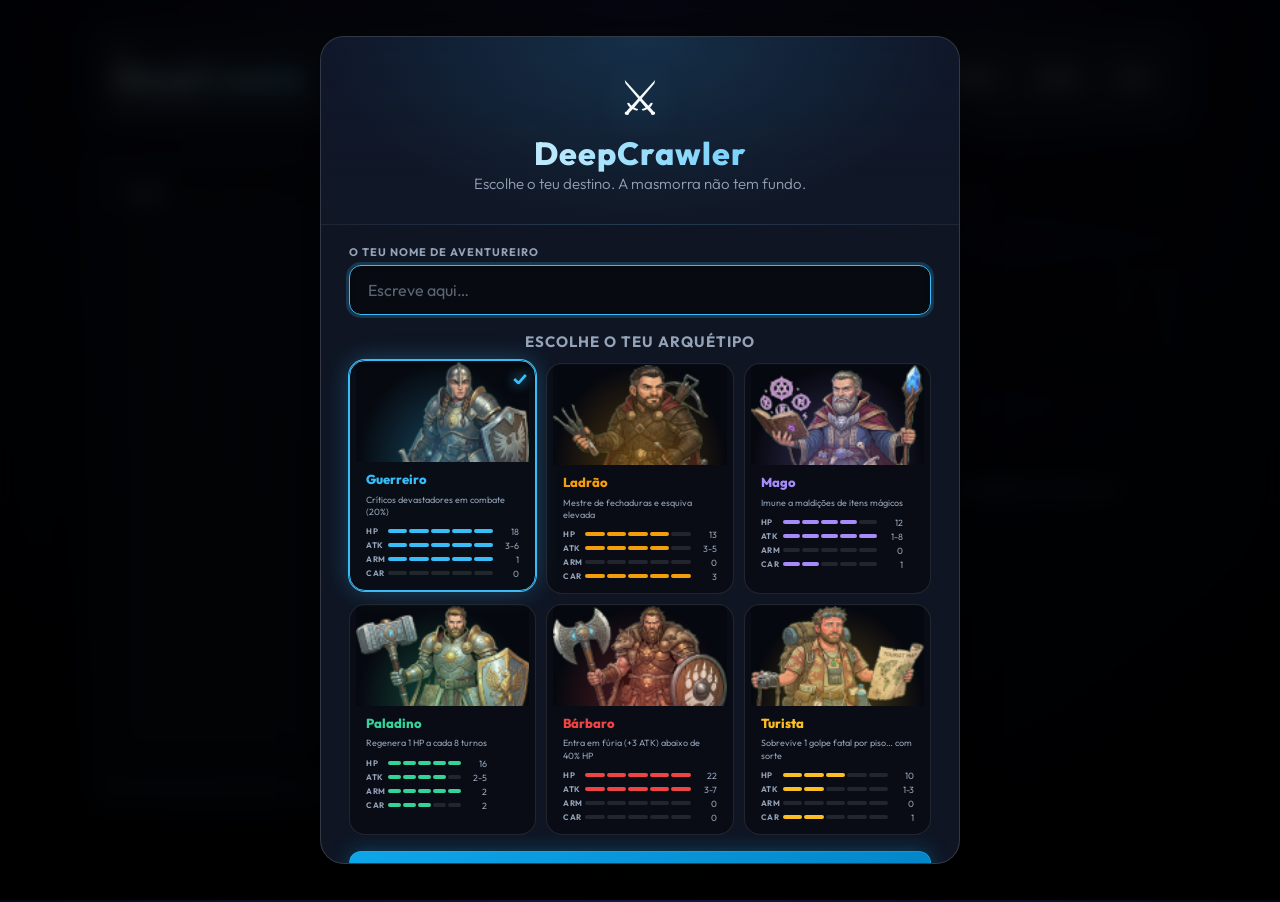
==== commit b0d79157: "feat: add header logo and filter out anonymous scores from leaderboard rankings" ====
--- a/index.html
+++ b/index.html
@@ -14,6 +14,7 @@
     <div class="app">
       <header class="header">
         <div class="title">
+          <div class="headerLogo">⚔</div>
           <h1>DeepCrawler</h1>
           <p>Roguelike por turnos numa masmorra procedural infinitamente profunda.</p>
         </div>
@@ -143,7 +144,7 @@
     <div id="gameOverModal" class="modal" role="dialog" aria-modal="true" hidden>
       <div class="modalBox">
         <h2 style="background: linear-gradient(to right, #fca5a5, #ef4444); -webkit-background-clip: text; -webkit-text-fill-color: transparent;">Fim de Jogo</h2>
-        <p class="muted" id="gameOverMsg" style="font-size: 16px;">Morreste.</p>
+        <div class="muted" id="gameOverMsg" style="font-size: 16px;"></div>
         <div style="margin-top: 24px;">
           <h3 style="margin: 0 0 12px; text-align: center;">Jogar novamente?</h3>
           <div style="display: flex; gap: 12px; justify-content: center;">
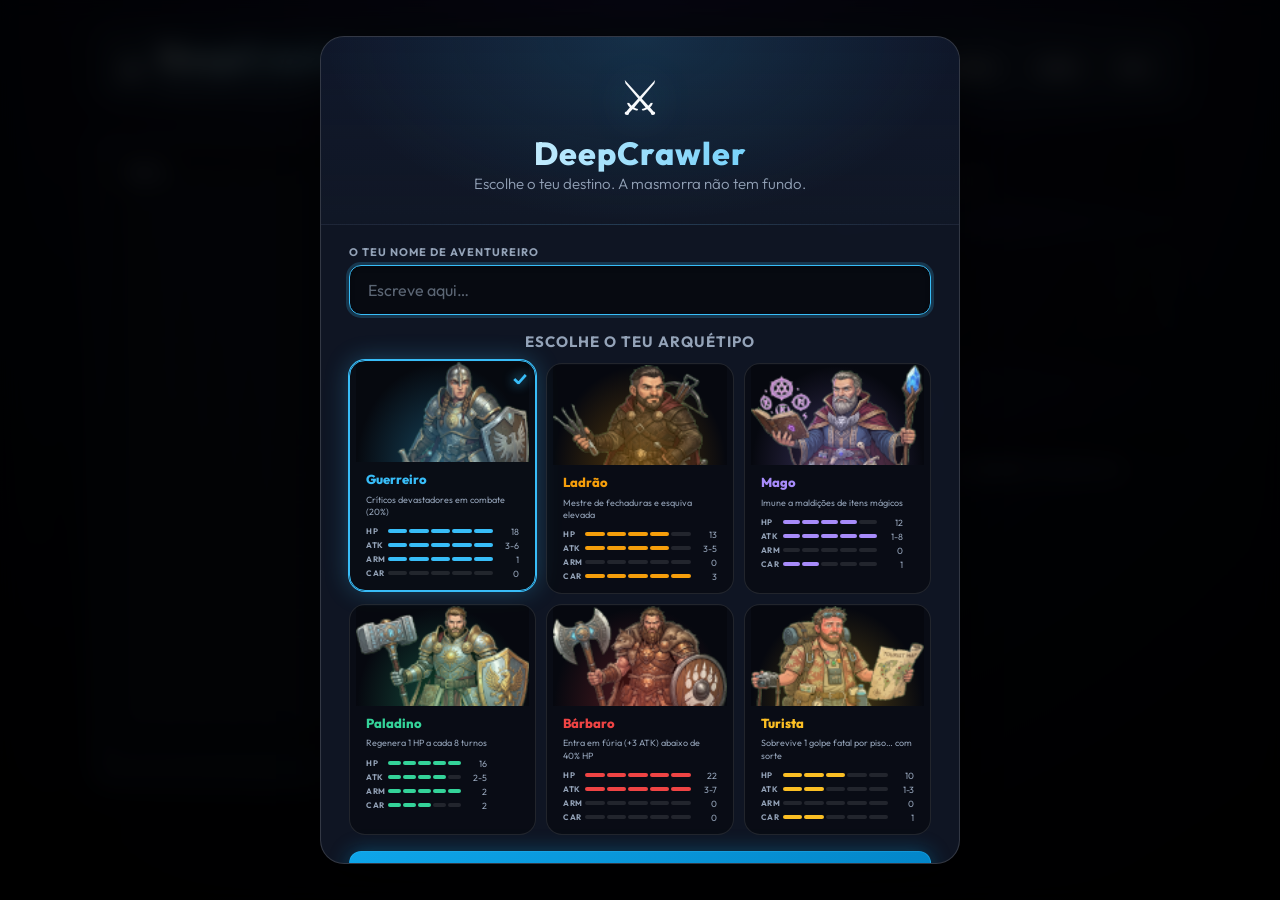
==== commit d19a83fe: "feat: update header layout to align logo and text with enhanced styling" ====
--- a/index.html
+++ b/index.html
@@ -15,8 +15,10 @@
       <header class="header">
         <div class="title">
           <div class="headerLogo">⚔</div>
-          <h1>DeepCrawler</h1>
-          <p>Roguelike por turnos numa masmorra procedural infinitamente profunda.</p>
+          <div class="titleText">
+            <h1>DeepCrawler</h1>
+            <p>Roguelike por turnos numa masmorra procedural infinitamente profunda.</p>
+          </div>
         </div>
         <div class="hudRow">
           <button id="newGameBtn" class="btn">Novo jogo</button>
--- a/styles.css
+++ b/styles.css
@@ -55,7 +55,7 @@
   z-index: 0;
   pointer-events: none;
 }
-.title { position: relative; z-index: 1; }
+.title { position: relative; z-index: 1; display:flex; align-items:center; gap:12px; }
 .title h1{
   margin:0 0 2px;
   font-size:30px;
@@ -67,6 +67,7 @@
   text-shadow: 0 0 40px rgba(56, 189, 248, 0.3);
 }
 .title p{margin:0;color:var(--muted);font-size:13px;font-weight:300;}
+.headerLogo{font-size:36px;line-height:1;flex-shrink:0;filter:drop-shadow(0 0 14px rgba(56,189,248,0.45));}
 
 .hudRow{display:flex;gap:10px;flex-wrap:wrap;align-items:center;flex-shrink:0;position:relative;z-index:1;}
 
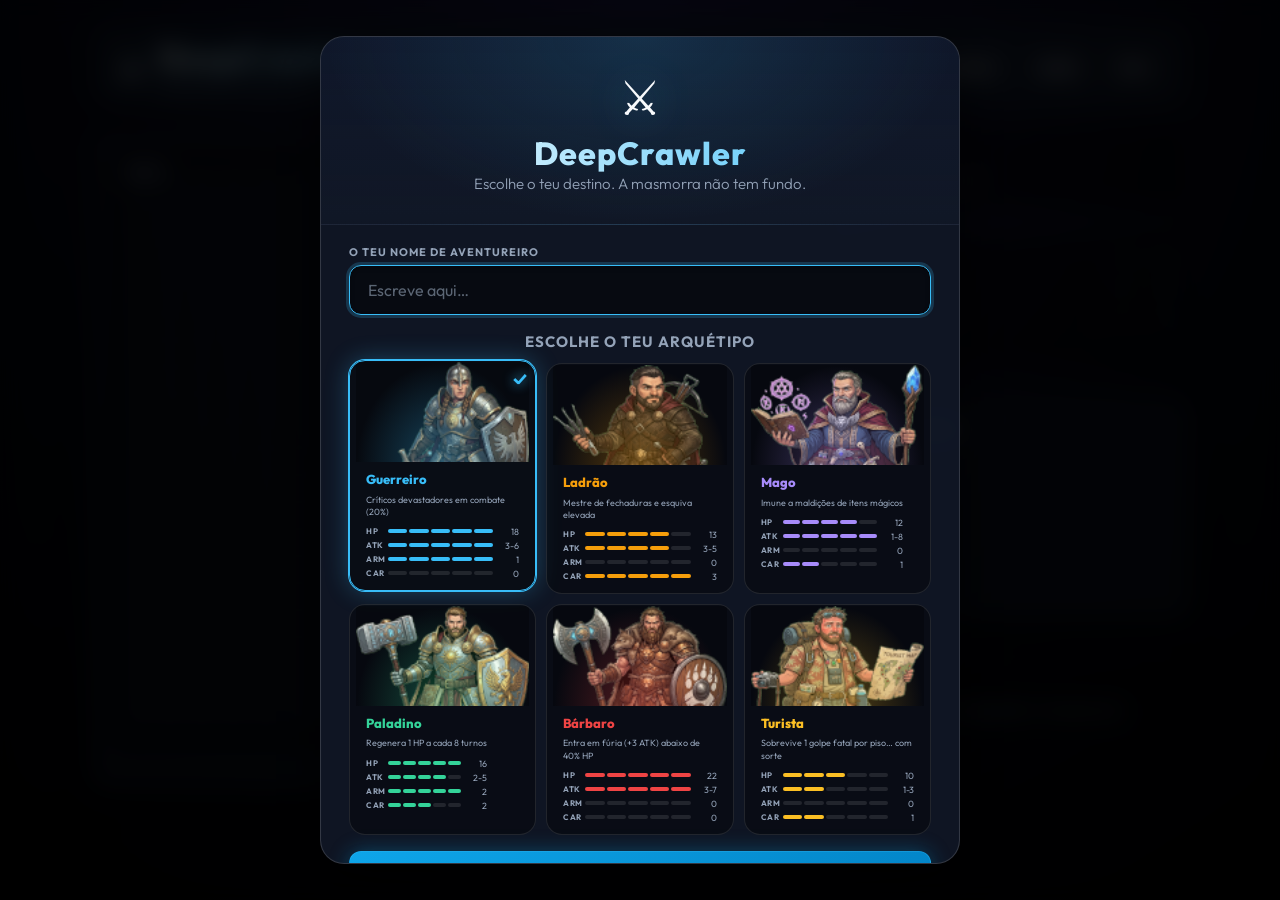
==== commit f9804651: "feat: implement minimap rendering component with canvas integration" ====
--- a/index.html
+++ b/index.html
@@ -7,7 +7,7 @@
     <link rel="preconnect" href="https://fonts.googleapis.com">
     <link rel="preconnect" href="https://fonts.gstatic.com" crossorigin>
     <link href="https://fonts.googleapis.com/css2?family=Outfit:wght@300;400;500;600;700;800&display=swap" rel="stylesheet">
-    <link rel="stylesheet" href="./styles.css?v=12" />
+    <link rel="stylesheet" href="./styles.css?v=15" />
     <link rel="stylesheet" href="./monsters.css?v=11" />
   </head>
   <body>
@@ -91,6 +91,11 @@
             </div>
             <div class="statRow"><span class="statLbl">Pontos</span><span id="pointsVal" class="statVal">—</span></div>
           </div>
+          <section class="minimapPanel invPanel">
+            <h2>Minimapa</h2>
+            <canvas id="minimapCanvas" class="minimapCanvas"></canvas>
+          </section>
+
           <section class="invPanel" style="box-shadow: none; border: none; padding: 0; background: transparent;">
             <h2>Inventário</h2>
             <div id="inv" class="inv"></div>
@@ -179,33 +184,67 @@
     </div>
 
     <div id="helpModal" class="modal" role="dialog" aria-modal="true" hidden>
-      <div class="modalBox">
+      <div class="modalBox" style="width:min(560px,92vw);max-height:85vh;overflow-y:auto;">
         <h2>Como jogar</h2>
         <div class="help">
-          <ul>
-            <li><b>Mover</b>: Setas ou WASD</li>
-            <li><b>Esperar</b>: Espaço</li>
-            <li><b>Abrir porta</b>: Andar contra ela</li>
-            <li><b>Descer</b>: Pisar em <b>&gt;</b></li>
-            <li><b>Subir</b>: Pisar em <b>&lt;</b></li>
+
+          <h3>Controlos — PC</h3>
+          <ul>
+            <li><b>Mover (cardinais)</b>: Setas, WASD ou Numpad 8/2/4/6</li>
+            <li><b>Mover (diagonais)</b>: Numpad 7/9/1/3 ou Y/U/N</li>
+            <li><b>Esperar</b>: Espaço ou Numpad 5</li>
             <li><b>Atacar</b>: Andar contra um inimigo</li>
             <li><b>Beber poção</b>: <b>B</b></li>
             <li><b>Ler pergaminho</b>: <b>L</b></li>
             <li><b>Usar item</b>: Clica no inventário ou <b>1–9</b></li>
           </ul>
-          <p class="muted" style="text-align: left; margin-top: 12px;">
+
+          <h3>O Mapa</h3>
+          <ul>
+            <li><b>&gt;</b> Escadas abaixo — desceres um piso</li>
+            <li><b>&lt;</b> Escadas acima — subires (no piso −1, sais da masmorra)</li>
+            <li><b>+</b> Porta fechada — abre ao andar contra ela</li>
+            <li><b>X</b> Porta trancada — precisas de uma <b>Chave</b></li>
+            <li><b>%</b> Cadáver — inofensivo e pisável</li>
+          </ul>
+
+          <h3>Itens</h3>
+          <ul>
+            <li><b>Poção</b> (<b>B</b> ou clica): cura HP; 20% de chance de maldição</li>
+            <li><b>Pergaminho</b> (<b>L</b> ou clica): efeito aleatório — XP, revelar mapa, eliminar sala, carisma, armadura…</li>
+            <li><b>Amuleto</b> (clica): magia de aura — carisma, armadura, teleporte…</li>
+            <li><b>Espada</b>: +1/+1 ATK (automático ao pisar; evolui o nome da arma)</li>
+            <li><b>Armadura</b>: +1 armadura (automático ao pisar)</li>
+            <li><b>Chave</b>: desbloqueia uma porta <b>X</b> (consumida automaticamente)</li>
+            <li><b>Baú</b>: abre ao pisar — dá ouro (mais valioso em pisos profundos)</li>
+          </ul>
+
+          <h3>Arquétipos</h3>
+          <ul>
+            <li>😠 <b>Guerreiro</b> — Crítico: 20% de duplo dano</li>
+            <li>😈 <b>Ladrão</b> — Gazua: arrombas fechaduras em 2 tentativas</li>
+            <li>🧐 <b>Mago</b> — Sentido Arcano: itens mágicos nunca te amaldiçoam</li>
+            <li>😇 <b>Paladino</b> — Regeneração Sagrada: +1 HP a cada 8 turnos</li>
+            <li>🤬 <b>Bárbaro</b> — Fúria: +3 ATK quando HP ≤ 40%</li>
+            <li>🤪 <b>Turista</b> — Última Sorte: sobrevives 1 golpe fatal por piso</li>
+          </ul>
+
+          <h3>Estatísticas</h3>
+          <p class="muted" style="text-align:left;margin:0 0 8px;">
+            <b>Carisma</b>: cada ponto dá 10% de chance de esquivar ataques inimigos.<br>
+            <b>Armadura</b>: reduz o dano recebido (máx. 5), nunca abaixo de 1.<br>
+            <b>Subir de nível</b>: +2 HP máximo, +1/+1 ATK.
+          </p>
+          <p class="muted" style="text-align:left;margin:0;">
             Cada tecla é um turno: <b>tu ages</b>, depois <b>os inimigos agem</b>.
-            A masmorra é infinita: novos pisos são gerados ao descer.
+            A masmorra cresce com a profundidade e não tem fundo.
           </p>
-          <p class="muted" style="text-align: left;">
-            <b>Carisma</b>: cada ponto dá 10% de chance de esquivar ataques inimigos.<br>
-            <b>Armadura</b>: reduz o dano recebido (máx. 5), mas nunca abaixo de 1.
-          </p>
-        </div>
-        <button id="closeHelpBtn" class="btn">Fechar</button>
-      </div>
-    </div>
-
-    <script src="./main.js?v=8"></script>
+
+        </div>
+        <button id="closeHelpBtn" class="btn" style="margin-top:16px;">Fechar</button>
+      </div>
+    </div>
+
+    <script src="./main.js?v=10"></script>
   </body>
 </html>
--- a/styles.css
+++ b/styles.css
@@ -264,6 +264,15 @@
   position: relative;
   box-shadow: 0 0 10px rgba(56, 189, 248, 0.4);
 }
+.tilePlayerDead{
+  background-color: rgba(239,68,68,.22) !important;
+  box-shadow: 0 0 18px 4px rgba(239,68,68,.55) !important;
+  animation: pulseGlowDead 1.4s infinite ease-in-out !important;
+}
+@keyframes pulseGlowDead {
+  0%,100% { box-shadow: 0 0 14px 3px rgba(239,68,68,.45); }
+  50%      { box-shadow: 0 0 26px 8px rgba(239,68,68,.75); }
+}
 .tileStairsDown{
   background-color:rgba(52,211,153,.15);
   background-image:url("data:image/svg+xml,%3Csvg xmlns='http://www.w3.org/2000/svg' viewBox='0 0 18 18'%3E%3Cpath d='M9 3v8' stroke='%2334d399' stroke-width='2.5' stroke-linecap='round'/%3E%3Cpath d='M5.5 9.5 9 13l3.5-3.5' fill='none' stroke='%2334d399' stroke-width='2.5' stroke-linecap='round' stroke-linejoin='round'/%3E%3Crect x='3' y='15' width='12' height='2' rx='1' fill='%2334d399' opacity='0.8'/%3E%3C/svg%3E");
@@ -352,6 +361,16 @@
   flex-direction:column;
   gap:20px;
 }
+.minimapPanel{ padding-bottom: 14px; }
+.minimapCanvas{
+  display:block;
+  margin:0 auto;
+  image-rendering:pixelated;
+  image-rendering:crisp-edges;
+  border-radius:6px;
+  max-width:100%;
+  opacity:.92;
+}
 .help, .logPanel, .invPanel{
   border:1px solid rgba(255,255,255,.08);
   border-radius:20px;
@@ -367,6 +386,8 @@
   font-weight: 700;
   color: #fff;
 }
+.help h3{margin:14px 0 6px;font-size:13px;font-weight:700;letter-spacing:.6px;text-transform:uppercase;color:var(--accent);opacity:.8;}
+.help h3:first-child{margin-top:0;}
 .help ul{margin:0;padding-left:20px;color:var(--muted);font-size:14px; line-height: 1.6;}
 .help li{margin:6px 0}
 .help b { color: var(--accent); font-weight: 600; }
@@ -515,6 +536,13 @@
   background-color:rgba(167,139,250,.12);
   background-image:url("data:image/svg+xml,%3Csvg%20xmlns%3D%27http%3A//www.w3.org/2000/svg%27%20viewBox%3D%270%200%2018%2018%27%3E%3Crect%20x%3D%274%27%20y%3D%275%27%20width%3D%2710%27%20height%3D%2710%27%20rx%3D%272%27%20fill%3D%27none%27%20stroke%3D%27%23c4b5fd%27%20stroke-width%3D%271.5%27/%3E%3Cpath%20d%3D%27M7%208h4M7%2011h3%27%20stroke%3D%27%23c4b5fd%27%20stroke-width%3D%271.2%27%20stroke-linecap%3D%27round%27%20opacity%3D%27.7%27/%3E%3Cpath%20d%3D%27M4%207c0-2%2010-2%2010%200%27%20fill%3D%27none%27%20stroke%3D%27%23c4b5fd%27%20stroke-width%3D%271.5%27/%3E%3C/svg%3E");
   animation: floatItem 2.6s infinite ease-in-out;
+  z-index: 4;
+  position: relative;
+}
+.tileItemChest{
+  background-color:rgba(251,191,36,.15);
+  background-image:url("data:image/svg+xml,%3Csvg xmlns='http://www.w3.org/2000/svg' viewBox='0 0 18 18'%3E%3Crect x='2' y='8' width='14' height='8' rx='1.5' fill='%23b45309' opacity='0.85'/%3E%3Crect x='2' y='5' width='14' height='4' rx='1.5' fill='%23d97706' opacity='0.9'/%3E%3Crect x='7' y='7' width='4' height='4' rx='1' fill='%23fbbf24'/%3E%3Ccircle cx='9' cy='9' r='1' fill='%23b45309'/%3E%3C/svg%3E");
+  animation: floatItem 2.2s infinite ease-in-out;
   z-index: 4;
   position: relative;
 }
